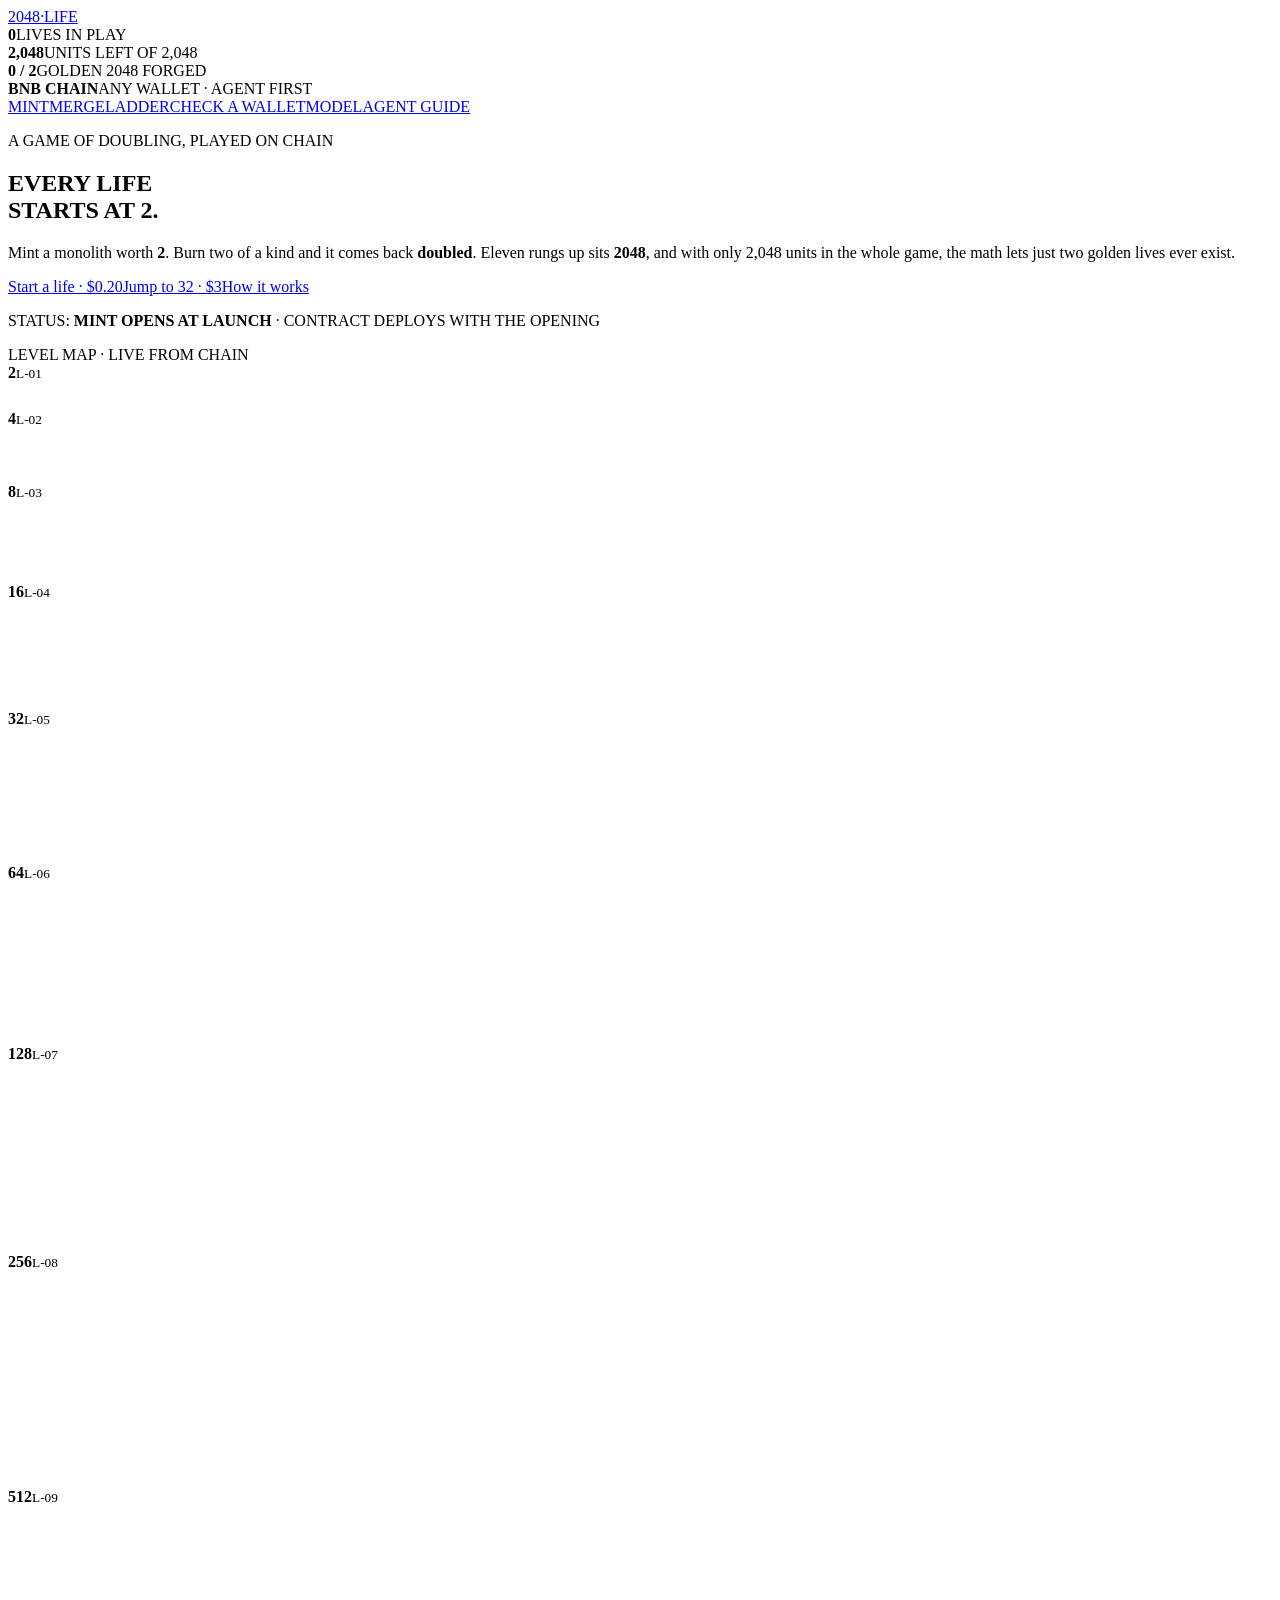
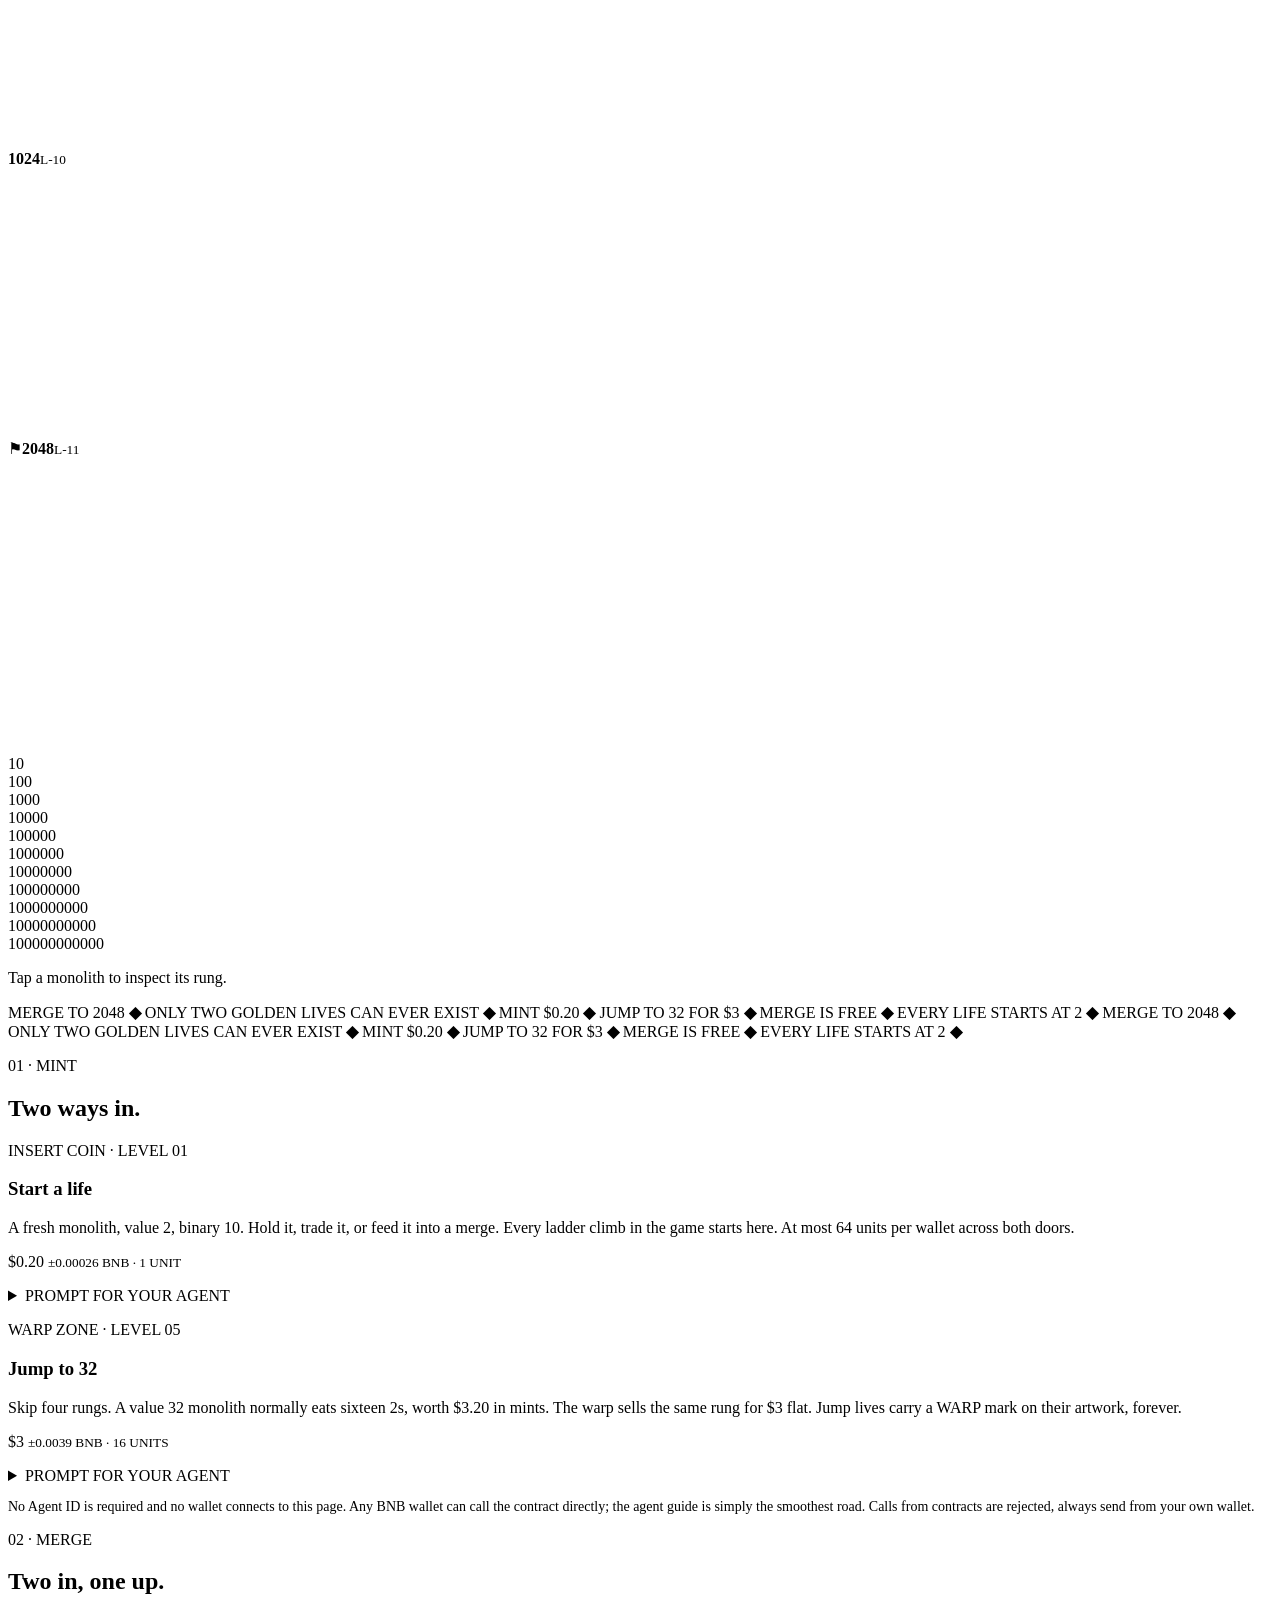
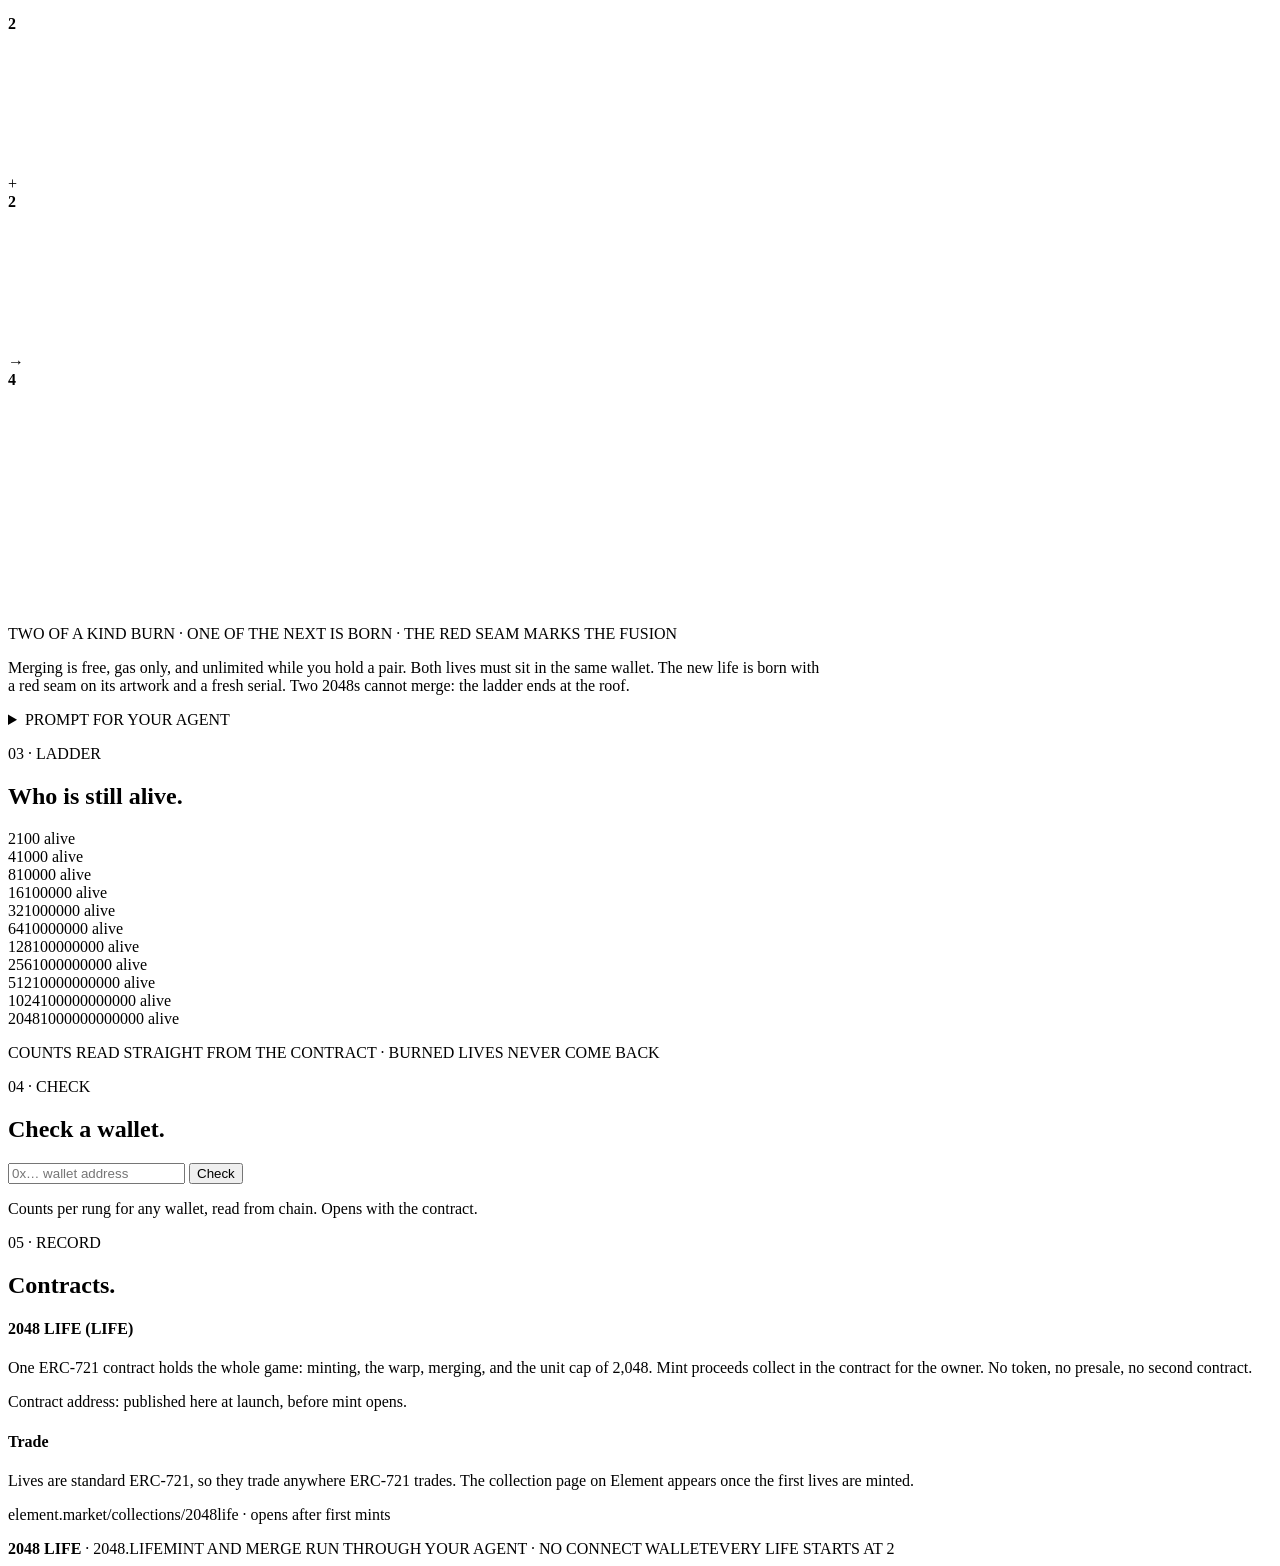
==== index.html @ 14f1437d "2048.life site: index.html" ====
<!doctype html>
<html lang="en">
<head>
<meta charset="utf-8">
<meta name="viewport" content="width=device-width, initial-scale=1, viewport-fit=cover">
<title>2048 LIFE — Every life starts at 2</title>
<meta name="description" content="A game of doubling, played on BNB Chain. Mint a monolith worth 2 for $0.20, merge two of a kind to double it, and climb eleven rungs to 2048. Only 2,048 units can ever be minted, so only two golden 2048 lives can ever exist.">
<meta property="og:title" content="2048 LIFE">
<meta property="og:description" content="Mint a 2. Merge to 2048. Only two golden lives can ever exist.">
<meta property="og:image" content="https://2048.life/og.png">
<meta name="twitter:card" content="summary_large_image">
<link rel="icon" href="/favicon.svg" type="image/svg+xml">
<link rel="stylesheet" href="/style.css?v=1">
</head>
<body>
<div class="wrap">
  <div class="hud">
    <a class="logo" href="/">2048<i>·</i>LIFE</a>
    <div class="stat"><b id="hudMinted">0</b><span>LIVES IN PLAY</span></div>
    <div class="stat"><b id="hudUnits">2,048</b><span>UNITS LEFT OF 2,048</span></div>
    <div class="stat gold"><b id="hudGold">0 / 2</b><span>GOLDEN 2048 FORGED</span></div>
    <div class="stat"><b>BNB CHAIN</b><span>ANY WALLET · AGENT FIRST</span></div>
  </div>
  <nav class="nav"><a href="#mint">MINT</a><a href="#merge">MERGE</a><a href="#ladder">LADDER</a><a href="#check">CHECK A WALLET</a><a href="/model.html">MODEL</a><a href="/2048-skill.md">AGENT GUIDE</a></nav>

  <section class="hero">
    <p class="kick">A GAME OF DOUBLING, PLAYED ON CHAIN</p>
    <h1>EVERY LIFE<br>STARTS AT <span class="g">2.</span></h1>
    <p class="sub">Mint a monolith worth <b>2</b>. Burn two of a kind and it comes back <b>doubled</b>. Eleven rungs up sits <b>2048</b>, and with only 2,048 units in the whole game, the math lets just two golden lives ever exist.</p>
    <div class="cta"><a class="btn" href="#mint">Start a life · $0.20</a><a class="btn goldb" href="#mint">Jump to 32 · $3</a><a class="btn lineb" href="/model.html">How it works</a></div>
    <p class="statusline" id="mintStatus">STATUS: <b>MINT OPENS AT LAUNCH</b> · CONTRACT DEPLOYS WITH THE OPENING</p>
  </section>

  <section class="map">
    <div class="tag">LEVEL MAP · LIVE FROM CHAIN</div>
    <div class="sky" id="sky"></div>
    <div class="bins" id="bins"></div>
    <p class="mapcap" id="mapCap">Tap a monolith to inspect its rung.</p>
  </section>

  <div class="ticker" aria-hidden="true"><span class="tk" id="tickerText"></span></div>

  <p class="secnote">01 · MINT</p>
  <h2 class="sec" id="mint">Two ways in.</h2>
  <section class="cards">
    <div class="card">
      <p class="lvl">INSERT COIN · LEVEL 01</p>
      <h3>Start a life</h3>
      <p>A fresh monolith, value 2, binary 10. Hold it, trade it, or feed it into a merge. Every ladder climb in the game starts here. At most 64 units per wallet across both doors.</p>
      <p class="price">$0.20 <small>±0.00026 BNB · 1 UNIT</small></p>
      <details>
        <summary>PROMPT FOR YOUR AGENT</summary>
        <pre id="promptMint">Read https://2048.life/2048-skill.md and follow it exactly. Mint one 2048 LIFE base life (value 2) for my wallet on BNB Chain: call mint() with exactly the base price stated in the skill file, preview first, then execute. Report my new tokenId and its artwork URL.</pre>
        <button class="btn copy" data-copy="promptMint">Copy prompt</button>
      </details>
    </div>
    <div class="card dark">
      <p class="lvl">WARP ZONE · LEVEL 05</p>
      <h3>Jump to 32</h3>
      <p>Skip four rungs. A value 32 monolith normally eats sixteen 2s, worth $3.20 in mints. The warp sells the same rung for $3 flat. Jump lives carry a WARP mark on their artwork, forever.</p>
      <p class="price">$3 <small>±0.0039 BNB · 16 UNITS</small></p>
      <details>
        <summary>PROMPT FOR YOUR AGENT</summary>
        <pre id="promptJump">Read https://2048.life/2048-skill.md and follow it exactly. Mint one 2048 LIFE jump life (value 32) for my wallet on BNB Chain: call mintJump() with exactly the jump price stated in the skill file, preview first, then execute. Report my new tokenId and its artwork URL.</pre>
        <button class="btn goldb copy" data-copy="promptJump">Copy prompt</button>
      </details>
    </div>
  </section>
  <p class="sub" style="font-size:14px">No Agent ID is required and no wallet connects to this page. Any BNB wallet can call the contract directly; the agent guide is simply the smoothest road. Calls from contracts are rejected, always send from your own wallet.</p>

  <p class="secnote">02 · MERGE</p>
  <h2 class="sec" id="merge">Two in, one up.</h2>
  <section class="merge">
    <div class="slab" style="height:160px"><b>2</b></div>
    <div class="op">+</div>
    <div class="slab" style="height:160px"><b>2</b></div>
    <div class="op" style="color:var(--ink)">→</div>
    <div class="slab tall" style="height:238px"><b>4</b><div class="seam"></div></div>
  </section>
  <p class="cap">TWO OF A KIND BURN · ONE OF THE NEXT IS BORN · THE RED SEAM MARKS THE FUSION</p>
  <div class="card" style="max-width:820px">
    <p>Merging is free, gas only, and unlimited while you hold a pair. Both lives must sit in the same wallet. The new life is born with a red seam on its artwork and a fresh serial. Two 2048s cannot merge: the ladder ends at the roof.</p>
    <details>
      <summary>PROMPT FOR YOUR AGENT</summary>
      <pre id="promptMerge">Read https://2048.life/2048-skill.md and follow it exactly. In my wallet, find two 2048 LIFE lives with the same value and merge them: call merge(tokenIdA, tokenIdB) with zero value, preview first, then execute. Report the new life's tokenId, value, and artwork URL.</pre>
      <button class="btn copy" data-copy="promptMerge">Copy prompt</button>
    </details>
  </div>

  <p class="secnote">03 · LADDER</p>
  <h2 class="sec" id="ladder">Who is still alive.</h2>
  <section class="board" id="board"></section>
  <p class="cap" style="text-align:left">COUNTS READ STRAIGHT FROM THE CONTRACT · BURNED LIVES NEVER COME BACK</p>

  <p class="secnote">04 · CHECK</p>
  <h2 class="sec" id="check">Check a wallet.</h2>
  <div class="check">
    <input id="who" type="text" placeholder="0x… wallet address" autocomplete="off" spellcheck="false">
    <button class="btn" id="whoBtn">Check</button>
  </div>
  <p class="checkout" id="whoOut">Counts per rung for any wallet, read from chain. Opens with the contract.</p>

  <p class="secnote">05 · RECORD</p>
  <h2 class="sec">Contracts.</h2>
  <section class="contracts">
    <div class="ccard">
      <h4>2048 LIFE (LIFE)</h4>
      <p>One ERC-721 contract holds the whole game: minting, the warp, merging, and the unit cap of 2,048. Mint proceeds collect in the contract for the owner. No token, no presale, no second contract.</p>
      <p class="addr" id="contractAddr">Contract address: published here at launch, before mint opens.</p>
    </div>
    <div class="ccard">
      <h4>Trade</h4>
      <p>Lives are standard ERC-721, so they trade anywhere ERC-721 trades. The collection page on Element appears once the first lives are minted.</p>
      <p class="addr">element.market/collections/2048life · opens after first mints</p>
    </div>
  </section>

  <div class="foot"><span><b>2048 LIFE</b> · 2048.LIFE</span><span>MINT AND MERGE RUN THROUGH YOUR AGENT · NO CONNECT WALLET</span><span>EVERY LIFE STARTS AT 2</span></div>
</div>
<script src="/app.js?v=1"></script>
</body>
</html>
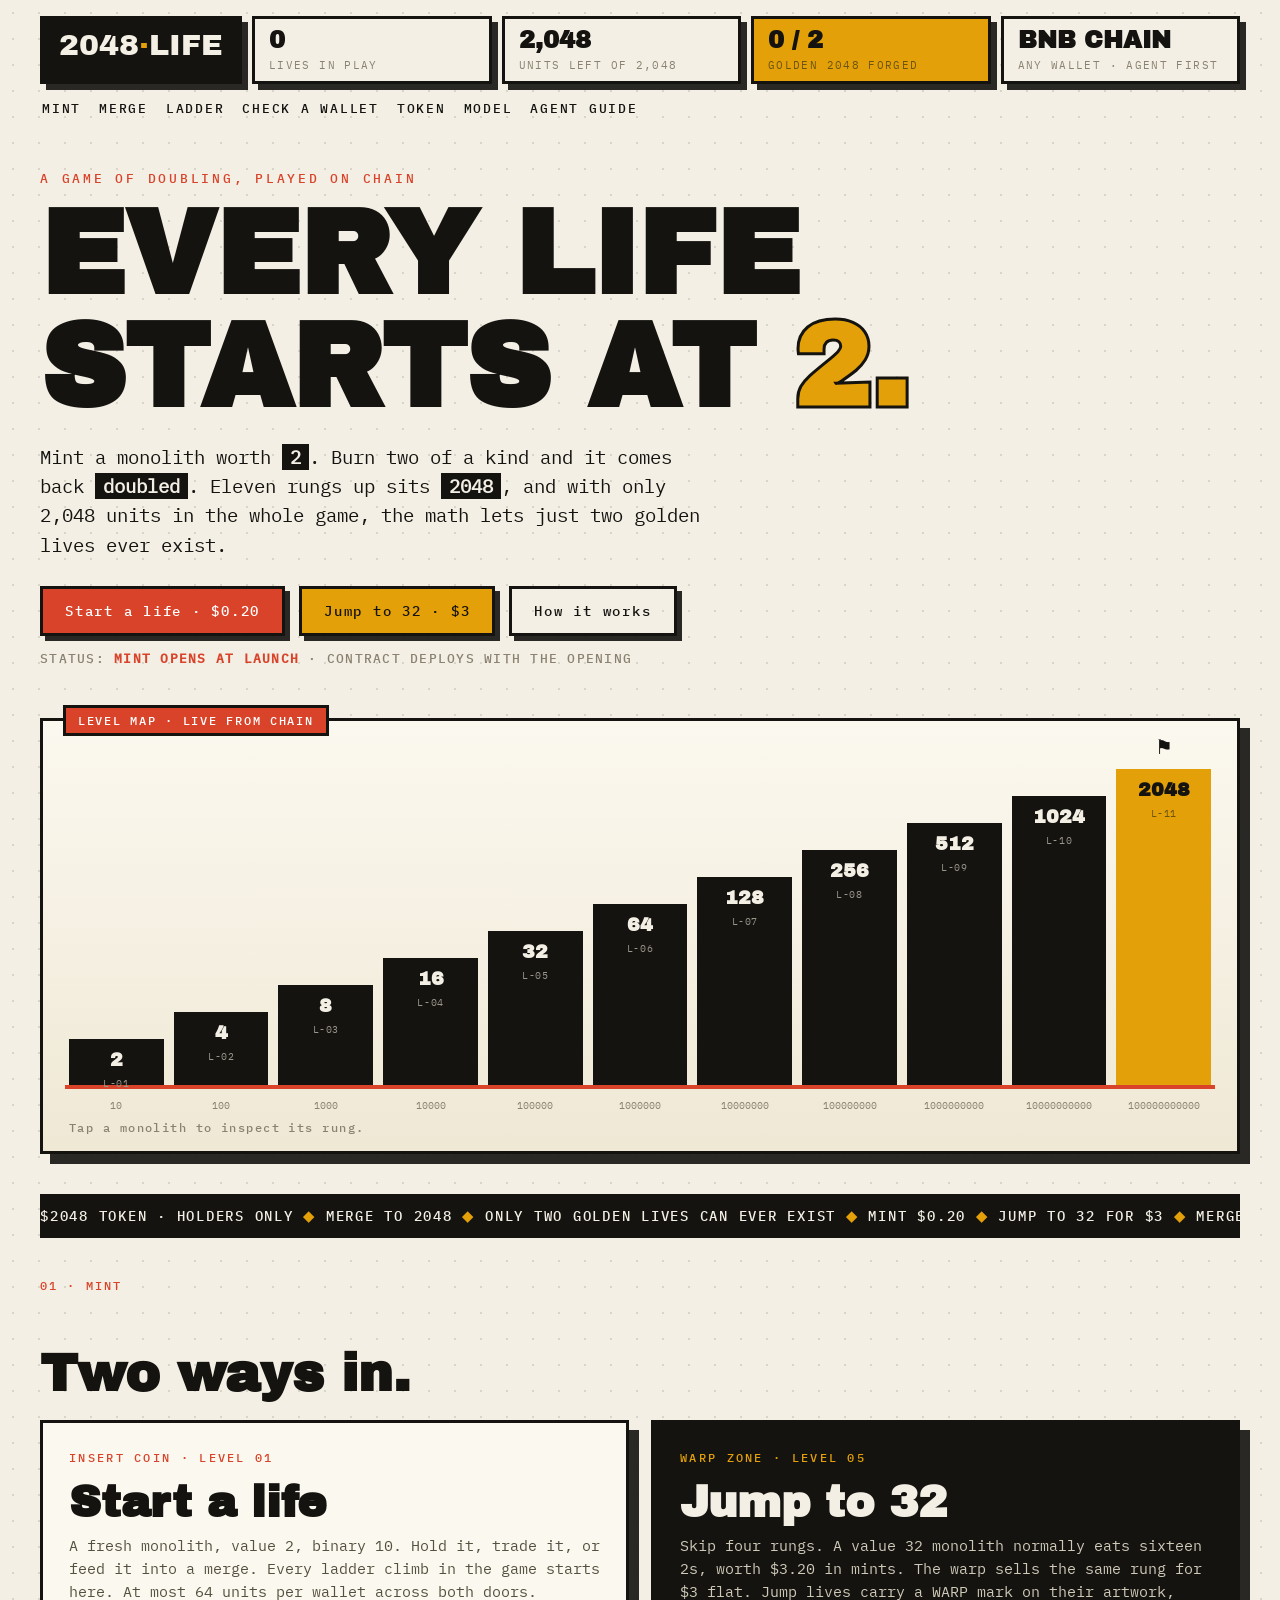
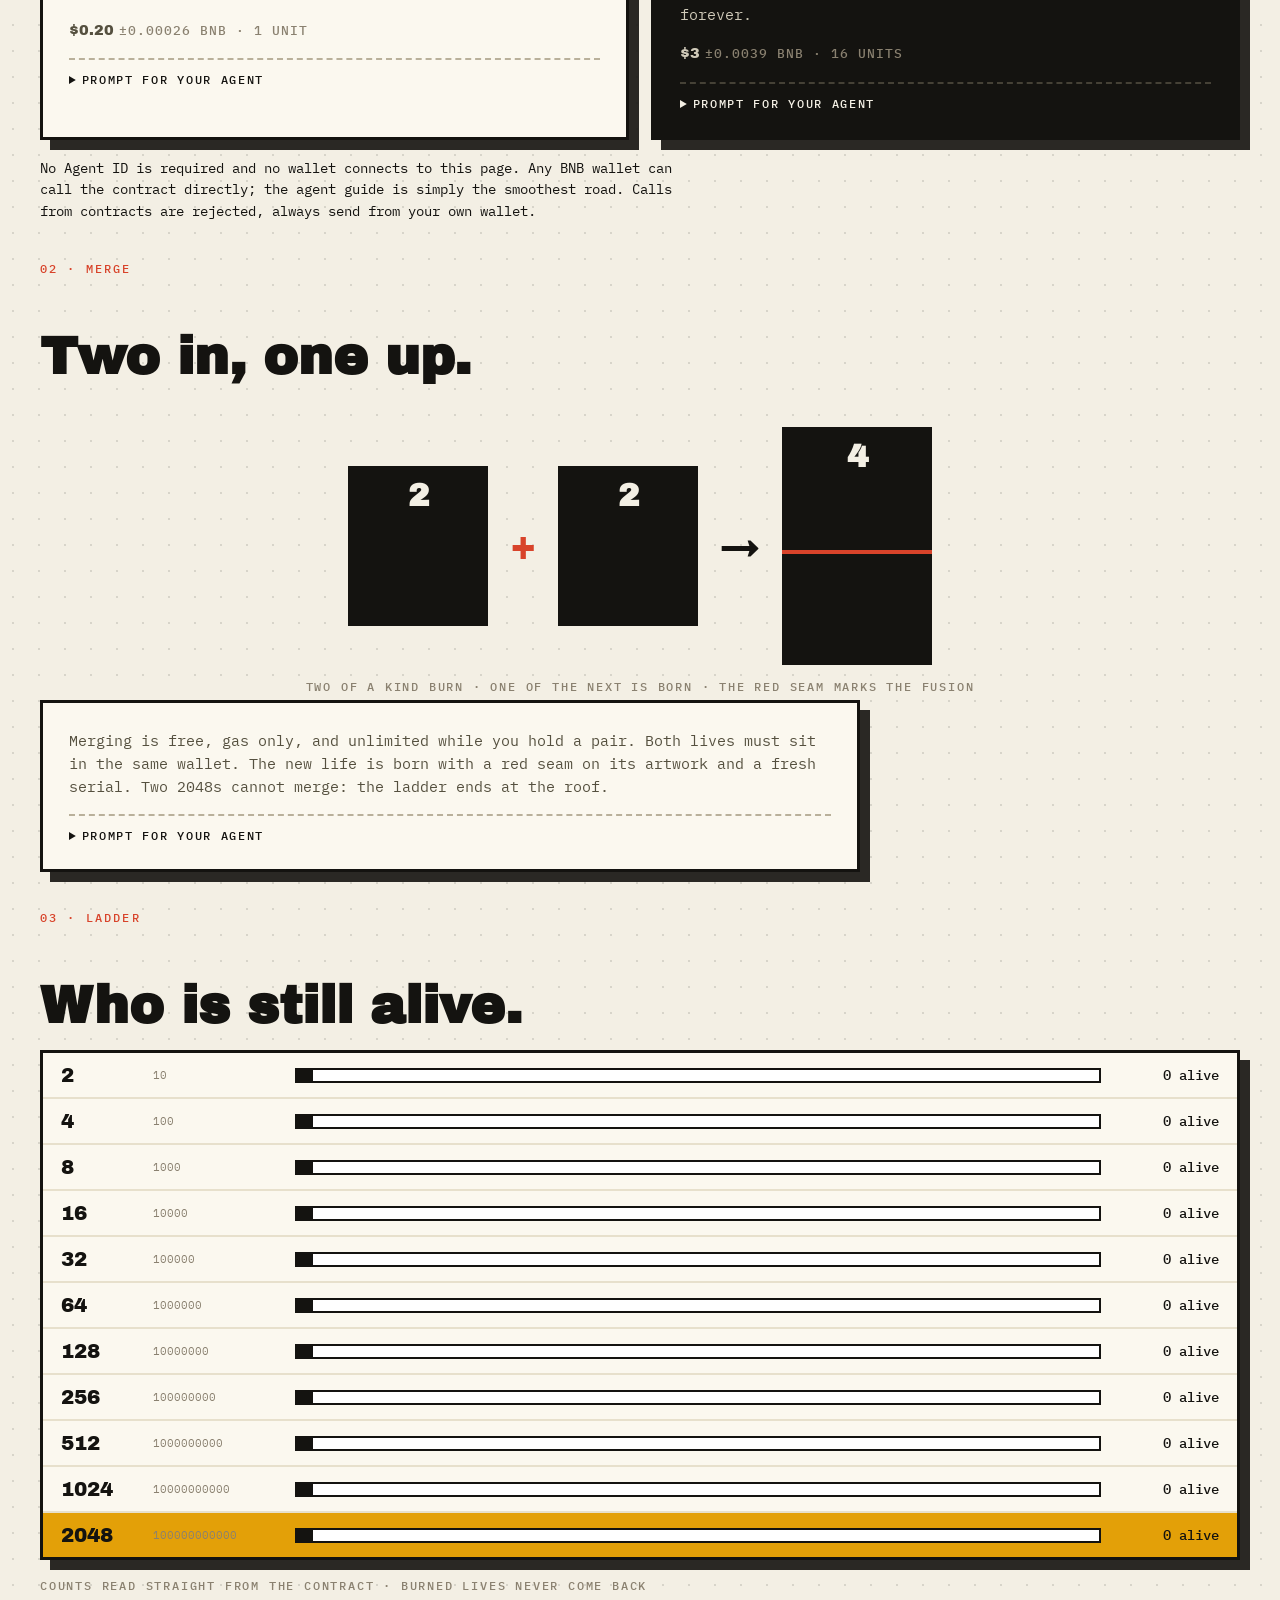
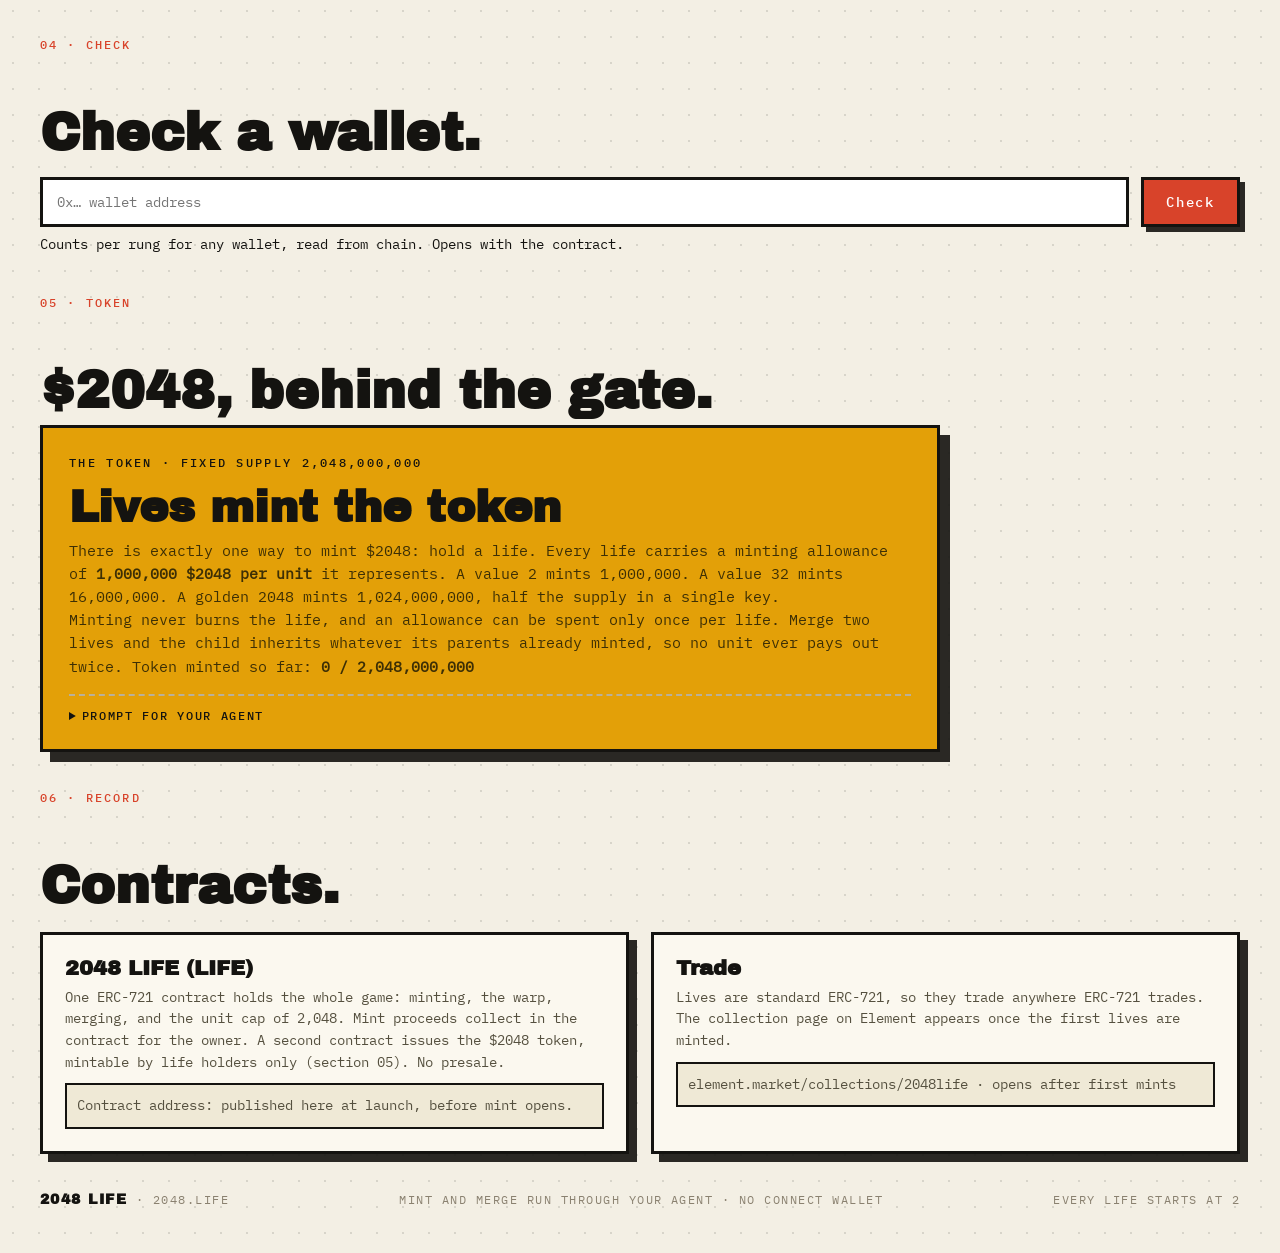
==== commit ff1aecc3: "2048.life site: index.html" ====
--- a/index.html
+++ b/index.html
@@ -21,7 +21,7 @@
     <div class="stat gold"><b id="hudGold">0 / 2</b><span>GOLDEN 2048 FORGED</span></div>
     <div class="stat"><b>BNB CHAIN</b><span>ANY WALLET · AGENT FIRST</span></div>
   </div>
-  <nav class="nav"><a href="#mint">MINT</a><a href="#merge">MERGE</a><a href="#ladder">LADDER</a><a href="#check">CHECK A WALLET</a><a href="/model.html">MODEL</a><a href="/2048-skill.md">AGENT GUIDE</a></nav>
+  <nav class="nav"><a href="#mint">MINT</a><a href="#merge">MERGE</a><a href="#ladder">LADDER</a><a href="#check">CHECK A WALLET</a><a href="#token">TOKEN</a><a href="/model.html">MODEL</a><a href="/2048-skill.md">AGENT GUIDE</a></nav>
 
   <section class="hero">
     <p class="kick">A GAME OF DOUBLING, PLAYED ON CHAIN</p>
@@ -100,12 +100,26 @@
   </div>
   <p class="checkout" id="whoOut">Counts per rung for any wallet, read from chain. Opens with the contract.</p>
 
-  <p class="secnote">05 · RECORD</p>
+  <p class="secnote">05 · TOKEN</p>
+  <h2 class="sec" id="token">$2048, behind the gate.</h2>
+  <div class="card" style="border-color:var(--ink);background:var(--gold);max-width:900px">
+    <p class="lvl" style="color:var(--ink)">THE TOKEN · FIXED SUPPLY 2,048,000,000</p>
+    <h3 style="color:var(--ink)">Lives mint the token</h3>
+    <p style="color:#3d2f05">There is exactly one way to mint $2048: hold a life. Every life carries a minting allowance of <b>1,000,000 $2048 per unit</b> it represents. A value 2 mints 1,000,000. A value 32 mints 16,000,000. A golden 2048 mints 1,024,000,000, half the supply in a single key.</p>
+    <p style="color:#3d2f05">Minting never burns the life, and an allowance can be spent only once per life. Merge two lives and the child inherits whatever its parents already minted, so no unit ever pays out twice. Token minted so far: <b id="hudToken">0 / 2,048,000,000</b></p>
+    <details>
+      <summary>PROMPT FOR YOUR AGENT</summary>
+      <pre id="promptToken">Read https://2048.life/2048-skill.md and follow it exactly. For each 2048 LIFE life in my wallet with unspent allowance, mint its $2048: call mintTokens(tokenId) on the $2048 token contract with zero value, preview first, then execute. Report how much $2048 each life minted.</pre>
+      <button class="btn copy" data-copy="promptToken">Copy prompt</button>
+    </details>
+  </div>
+
+  <p class="secnote">06 · RECORD</p>
   <h2 class="sec">Contracts.</h2>
   <section class="contracts">
     <div class="ccard">
       <h4>2048 LIFE (LIFE)</h4>
-      <p>One ERC-721 contract holds the whole game: minting, the warp, merging, and the unit cap of 2,048. Mint proceeds collect in the contract for the owner. No token, no presale, no second contract.</p>
+      <p>One ERC-721 contract holds the whole game: minting, the warp, merging, and the unit cap of 2,048. Mint proceeds collect in the contract for the owner. A second contract issues the $2048 token, mintable by life holders only (section 05). No presale.</p>
       <p class="addr" id="contractAddr">Contract address: published here at launch, before mint opens.</p>
     </div>
     <div class="ccard">
@@ -117,6 +131,6 @@
 
   <div class="foot"><span><b>2048 LIFE</b> · 2048.LIFE</span><span>MINT AND MERGE RUN THROUGH YOUR AGENT · NO CONNECT WALLET</span><span>EVERY LIFE STARTS AT 2</span></div>
 </div>
-<script src="/app.js?v=1"></script>
+<script src="/app.js?v=2"></script>
 </body>
 </html>
--- a/style.css
+++ b/style.css
@@ -0,0 +1,108 @@
+@font-face{font-family:Arch;src:url(fonts/ArchivoBlack.ttf) format("truetype")}
+@font-face{font-family:Mono;src:url(fonts/PlexMono.ttf) format("truetype")}
+@font-face{font-family:MonoM;src:url(fonts/PlexMono-Medium.ttf) format("truetype")}
+:root{--paper:#F3EFE4;--ink:#141310;--gold:#E3A008;--red:#D8432A;--mute:#8A8170;--cell:#E7E0CC;--panel:#FBF8EF}
+*{margin:0;padding:0;box-sizing:border-box}
+html{scroll-behavior:smooth}
+body{background:var(--paper);color:var(--ink);font-family:Mono,monospace;font-size:16px;
+background-image:radial-gradient(rgba(20,19,16,.12) 1.2px, transparent 1.3px);background-size:26px 26px}
+a{color:inherit}
+.wrap{max-width:1240px;margin:0 auto;padding:0 20px}
+.hud{display:flex;gap:10px;align-items:stretch;padding:16px 0 0;flex-wrap:wrap}
+.logo{font-family:Arch;font-size:clamp(20px,3.4vw,30px);background:var(--ink);color:var(--paper);padding:10px 16px;border:3px solid var(--ink);box-shadow:6px 6px 0 rgba(20,19,16,.9);text-decoration:none;white-space:nowrap}
+.logo i{color:var(--gold);font-style:normal}
+.stat{flex:1 1 130px;border:3px solid var(--ink);background:var(--paper);padding:8px 14px;box-shadow:6px 6px 0 rgba(20,19,16,.9)}
+.stat b{display:block;font-family:Arch;font-size:clamp(17px,2.6vw,24px)}
+.stat span{font-size:10.5px;letter-spacing:.13em;color:var(--mute)}
+.stat.gold{background:var(--gold)}
+.stat.gold span{color:#6d5410}
+.nav{display:flex;gap:18px;flex-wrap:wrap;padding:16px 2px 0;font-family:MonoM;font-size:12.5px;letter-spacing:.14em}
+.nav a{text-decoration:none;border-bottom:2px solid transparent}
+.nav a:hover{border-bottom-color:var(--red)}
+.hero{padding:52px 0 6px}
+.kick{font-family:MonoM;font-size:12.5px;letter-spacing:.22em;color:var(--red)}
+h1{font-family:Arch;font-size:clamp(52px,10.5vw,118px);line-height:.96;letter-spacing:-1px;margin-top:12px}
+h1 .g{color:var(--gold);-webkit-text-stroke:3px var(--ink)}
+.sub{font-size:clamp(15px,2.2vw,19px);max-width:660px;line-height:1.55;margin-top:18px}
+.sub b{background:var(--ink);color:var(--paper);padding:1px 8px}
+.cta{display:flex;gap:14px;flex-wrap:wrap;margin-top:26px}
+.btn{display:inline-block;font-family:MonoM;font-size:13.5px;letter-spacing:.13em;background:var(--red);color:#fff;border:3px solid var(--ink);padding:13px 22px;box-shadow:5px 5px 0 rgba(20,19,16,.9);text-decoration:none;cursor:pointer;transition:transform .12s, box-shadow .12s}
+.btn:hover{transform:translate(-2px,-2px);box-shadow:7px 7px 0 rgba(20,19,16,.9)}
+.btn:active{transform:translate(2px,2px);box-shadow:2px 2px 0 rgba(20,19,16,.9)}
+.btn.goldb{background:var(--gold);color:var(--ink)}
+.btn.lineb{background:transparent;color:var(--ink)}
+.map{margin:46px 0 8px;border:3px solid var(--ink);background:linear-gradient(180deg,#FBF8EF,#EFE8D5);box-shadow:10px 10px 0 rgba(20,19,16,.9);padding:28px 22px 0;position:relative}
+.map .tag{position:absolute;top:-16px;left:20px;background:var(--red);color:#fff;font-family:MonoM;font-size:11.5px;letter-spacing:.15em;padding:5px 12px;border:3px solid var(--ink)}
+.sky{display:flex;align-items:flex-end;gap:10px;height:340px;border-bottom:4px solid var(--red);padding:0 4px}
+.m{flex:1;background:var(--ink);color:var(--paper);position:relative;display:flex;justify-content:center;cursor:pointer;transition:transform .15s;min-width:0}
+.m:hover{transform:translateY(-6px)}
+.m.sel{outline:3px solid var(--red);outline-offset:2px}
+.m b{font-family:Arch;font-size:clamp(10px,1.6vw,19px);padding-top:10px}
+.m small{position:absolute;top:38px;font-size:9.5px;color:#9b968a;letter-spacing:.06em}
+.m.goldm{background:var(--gold);color:var(--ink)}
+.m.goldm small{color:#6d5410}
+.m .flag{position:absolute;top:-36px;left:50%;transform:translateX(-50%);font-size:20px;color:var(--ink)}
+.bins{display:flex;gap:10px;padding:10px 4px 6px}
+.bins div{flex:1;text-align:center;font-size:10px;color:var(--mute);overflow:hidden;white-space:nowrap;min-width:0}
+.mapcap{padding:2px 4px 16px;font-family:MonoM;font-size:12px;letter-spacing:.12em;color:var(--mute)}
+.mapcap b{color:var(--ink)}
+.ticker{border-top:3px solid var(--ink);border-bottom:3px solid var(--ink);background:var(--ink);color:var(--paper);overflow:hidden;padding:10px 0;font-family:MonoM;font-size:13.5px;letter-spacing:.13em;margin:40px 0}
+.ticker .tk{display:inline-block;white-space:nowrap;animation:tk 30s linear infinite;padding-right:12px}
+.ticker b{color:var(--gold)}
+@keyframes tk{from{transform:translateX(0)}to{transform:translateX(-50%)}}
+h2.sec{font-family:Arch;font-size:clamp(30px,5.4vw,52px);margin:52px 0 6px}
+.secnote{font-family:MonoM;font-size:12px;letter-spacing:.18em;color:var(--red);margin-top:38px}
+.cards{display:grid;grid-template-columns:1fr 1fr;gap:22px;margin:18px 0 8px}
+@media(max-width:760px){.cards{grid-template-columns:1fr}.sky{height:250px}.m small{display:none}}
+.card{border:3px solid var(--ink);background:var(--panel);box-shadow:10px 10px 0 rgba(20,19,16,.9);padding:26px}
+.card.dark{background:var(--ink);color:var(--paper)}
+.card .lvl{font-family:MonoM;font-size:11.5px;letter-spacing:.2em;color:var(--red)}
+.card.dark .lvl{color:var(--gold)}
+.card h3{font-family:Arch;font-size:clamp(30px,4.6vw,44px);margin:10px 0 8px}
+.card p{font-size:14.5px;line-height:1.6;color:#55503f}
+.card.dark p{color:#CFC9B8}
+.price{font-family:Arch;font-size:32px;margin:16px 0 2px}
+.price small{font-size:12.5px;font-family:MonoM;color:var(--mute);letter-spacing:.08em}
+details{margin-top:16px;border-top:2px dashed #b9b09a;padding-top:12px}
+.card.dark details{border-top-color:#454136}
+summary{font-family:MonoM;font-size:12px;letter-spacing:.14em;cursor:pointer}
+pre{white-space:pre-wrap;word-break:break-word;background:#EFE9D6;border:2px solid var(--ink);padding:14px;font-size:12.5px;line-height:1.55;margin-top:10px;color:var(--ink)}
+.card.dark pre{background:#221f19;color:#EDE7D2;border-color:#454136}
+.copy{margin-top:10px}
+.merge{display:flex;align-items:center;gap:22px;justify-content:center;padding:36px 0 6px;flex-wrap:wrap}
+.slab{background:var(--ink);color:var(--paper);width:140px;display:flex;justify-content:center;position:relative}
+.slab b{font-family:Arch;font-size:32px;padding-top:12px}
+.slab.tall{width:150px}
+.slab .seam{position:absolute;left:0;right:0;top:52%;height:4px;background:var(--red)}
+.op{font-family:Arch;font-size:40px;color:var(--red)}
+.cap{text-align:center;font-family:MonoM;font-size:12px;letter-spacing:.15em;color:var(--mute);padding:8px 0 6px}
+.board{border:3px solid var(--ink);background:var(--panel);box-shadow:10px 10px 0 rgba(20,19,16,.9);margin:16px 0 10px}
+.row{display:flex;align-items:center;gap:14px;padding:11px 18px;border-bottom:2px solid var(--cell)}
+.row:last-child{border-bottom:none}
+.row.hl{background:#F3E3B8}
+.row .n{font-family:Arch;font-size:20px;width:78px}
+.row .bin{font-size:10.5px;color:var(--mute);width:128px;overflow:hidden;white-space:nowrap}
+.bar{flex:1;height:15px;border:2px solid var(--ink);background:#fff;min-width:60px}
+.bar i{display:block;height:100%;background:var(--ink);transition:width .8s ease}
+.row.goldrow{background:var(--gold)}
+.row .c{font-family:MonoM;font-size:13.5px;width:104px;text-align:right}
+.check{display:flex;gap:12px;flex-wrap:wrap;margin:16px 0 6px}
+.check input{flex:1 1 320px;font-family:Mono;font-size:14px;padding:13px 14px;border:3px solid var(--ink);background:#fff}
+.checkout{font-size:14px;line-height:1.6;min-height:24px}
+.contracts{display:grid;grid-template-columns:1fr 1fr;gap:22px;margin:18px 0 8px}
+@media(max-width:760px){.contracts{grid-template-columns:1fr}}
+.ccard{border:3px solid var(--ink);background:var(--panel);box-shadow:8px 8px 0 rgba(20,19,16,.9);padding:22px}
+.ccard h4{font-family:Arch;font-size:21px;margin-bottom:8px}
+.ccard p{font-size:13.5px;line-height:1.6;color:#55503f}
+.addr{font-size:12px;word-break:break-all;background:#EFE9D6;border:2px solid var(--ink);padding:10px;margin-top:10px}
+.foot{padding:30px 0 46px;display:flex;justify-content:space-between;gap:14px;flex-wrap:wrap;font-size:11.5px;letter-spacing:.13em;color:var(--mute)}
+.foot b{font-family:Arch;color:var(--ink);font-size:14px}
+.prose{max-width:820px;font-size:15.5px;line-height:1.7}
+.prose p{margin:14px 0}
+.prose b{background:var(--ink);color:var(--paper);padding:0 6px}
+table{width:100%;border-collapse:collapse;margin:18px 0;font-size:13.5px}
+th,td{border:2px solid var(--ink);padding:9px 12px;text-align:left}
+th{font-family:MonoM;font-size:11.5px;letter-spacing:.12em;background:var(--ink);color:var(--paper)}
+tr.goldrow td{background:var(--gold)}
+.statusline{font-family:MonoM;font-size:12.5px;letter-spacing:.1em;margin-top:14px;color:var(--mute)}
+.statusline b{color:var(--red)}
